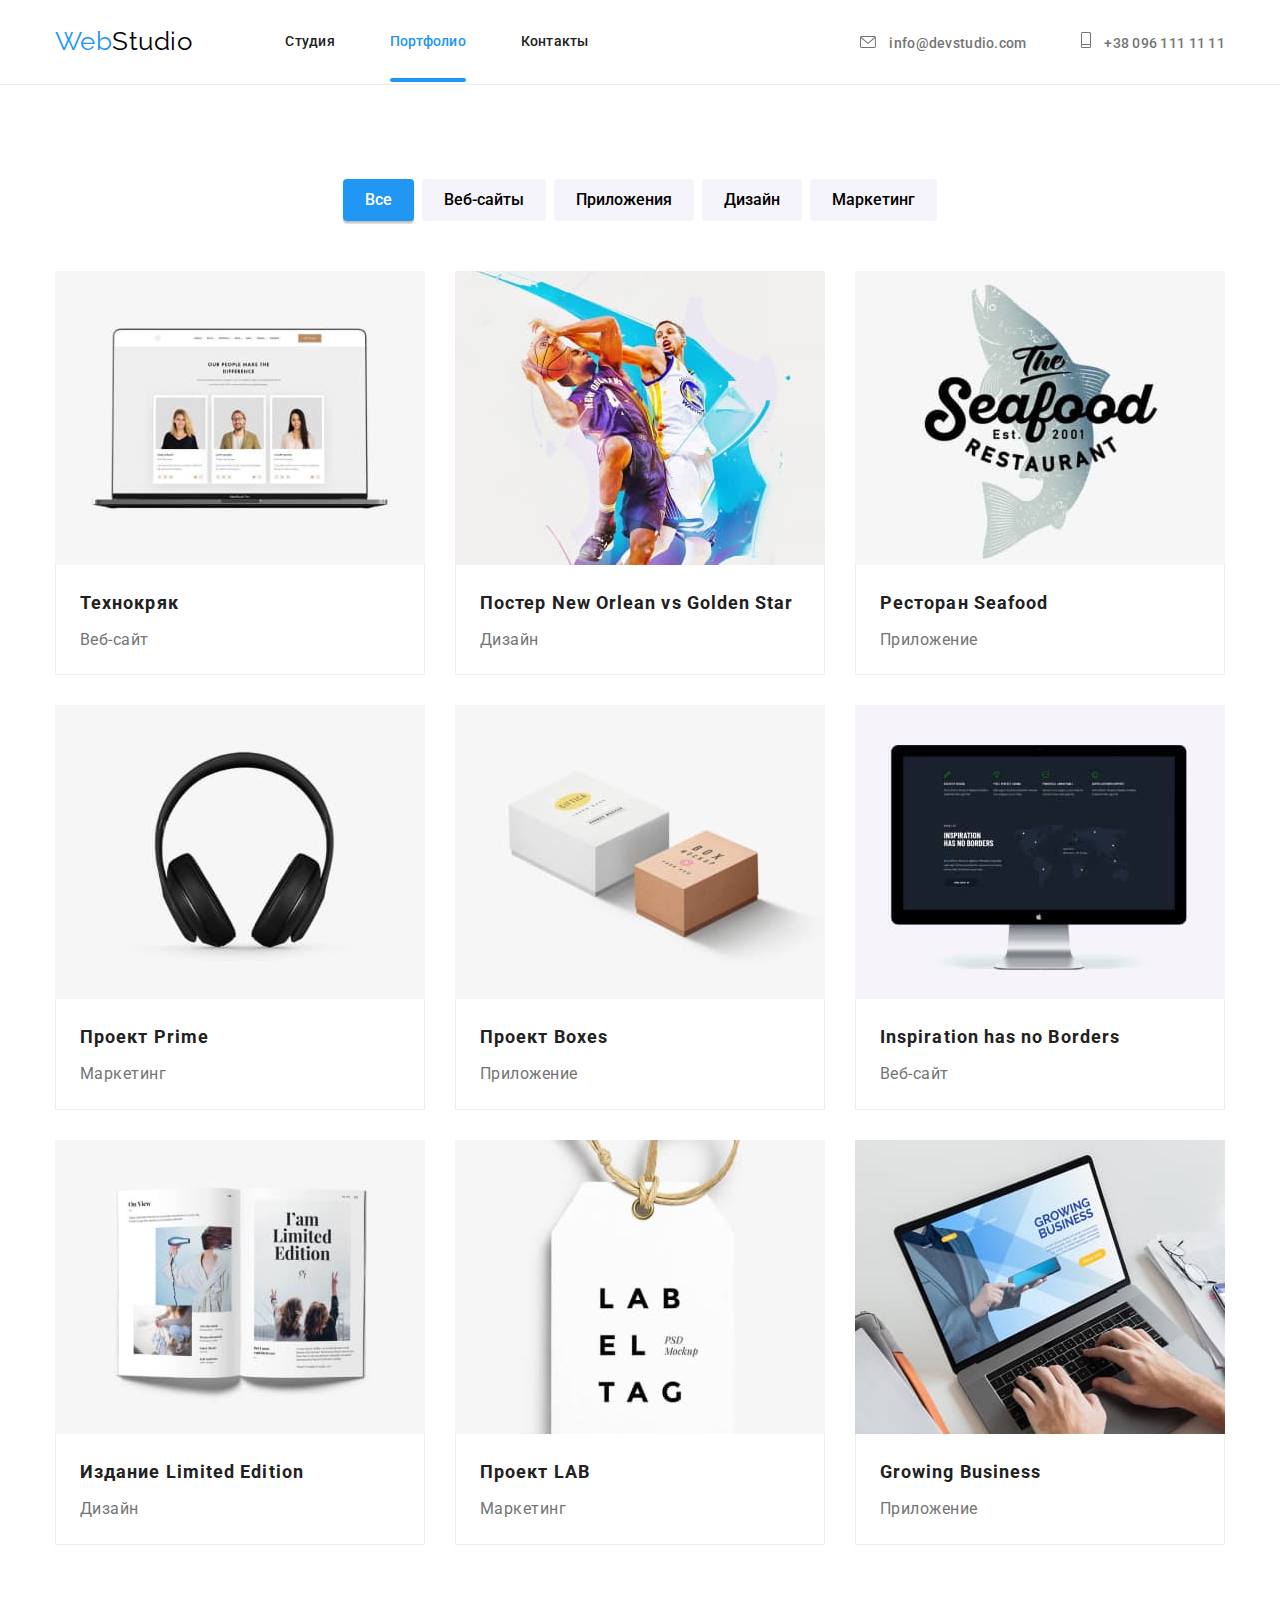
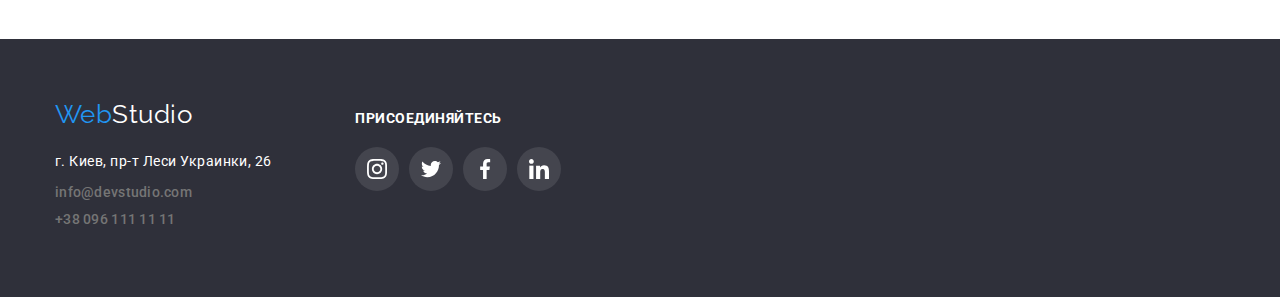
==== portfolio.html @ fbcdb871 "copied from hw5" ====
<!DOCTYPE html>
<html lang="ru">
<head>
    <meta charset="UTF-8">
    <meta http-equiv="X-UA-Compatible" content="IE=edge">
    <meta name="viewport" content="width=device-width, initial-scale=1.0">
    <title>Портфолио</title>
    <link rel="preconnect" href="https://fonts.gstatic.com">
    <link href="https://fonts.googleapis.com/css2?family=Raleway:wght@700&family=Roboto:wght@400;500;700;900&display=swap"
        rel="stylesheet">
    <link rel="stylesheet" href="https://cdnjs.cloudflare.com/ajax/libs/modern-normalize/1.0.0/modern-normalize.min.css">
    <link rel="stylesheet" href="./css/styles.css">
</head>
<body>
    <header>
        <div class="container header">
            <nav class="nav">
                <a href="./index.html" class="logo"><span class="logo-start">Web</span>Studio</a>
                <ul class="header-nav-list">
                    <li><a href="./index.html" class="nav-links ">Студия</a></li>
                    <li><a href="./portfolio.html" class="nav-links active">Портфолио</a></li>
                    <li><a href="" class="nav-links">Контакты</a></li>
                </ul>
            </nav>
            <ul class="header-address">
                <li>
    
                    <a href="mailto:info@devstudio.com" class="nav-contacts">
                        <svg class="icon-envelope">
                            <use href="./images/symbol-defs.svg#icon-envelope"></use>
                        </svg>
                        info@devstudio.com</a>
                </li>
                <li>
                    <a href="tel:+380961111111" class="nav-contacts">
                        <svg class="icon-phone">
                            <use href="./images/symbol-defs.svg#icon-phone" width="10" height="16"
                                class="icon-envelope-use"></use>
                        </svg>
                        +38 096 111 11 11</a>
                </li>
            </ul>
        </div>
    </header>

        <main>
            
            <section class="portfolio-second section">
                <div class="container ">
                    <h1 class="visually-hidden">Портфолио</h1>
                    <ul class="buttons-list">
                        <li><button type="button" class="buttons active">Все</button></li>
                        <li><button type="button" class="buttons">Веб-сайты</button></li>
                        <li><button type="button" class="buttons">Приложения</button></li>
                        <li><button type="button" class="buttons">Дизайн</button></li>
                        <li><button type="button" class="buttons">Маркетинг</button></li>
                    </ul>
                    <ul class="portfolio">
                        <li class="portfolio-list">
                            <a href="" class="portfolio-link">
                                <div class="portfolio-card">
                                    <div class="portfolio-card-img">
                                        <img src="./images/screen.jpg" alt="монитор екран" width="370" >
                                        <div class="portfolio-card-overlay">
                                            <p>Технокряк это современная площадка распространения коронавируса. Компании используют эту платформу для цифрового
                                                шпионажа и атак на защищённые сервера конкурентов.</p>
                                        </div>
                                    </div>                                    
                                    <div class="portfolio-item-text">
                                        <h2 class="projects-title">Технокряк</h2>
                                        <p class="projects-sub-title">Веб-сайт</p>
                                    </div>
                                    
                                </div>
                            </a>
                        </li>
                        <li class="portfolio-list">
                            <a href="" class="portfolio-link">
                                <div class="portfolio-card">
                                    <div class="portfolio-card-img">
                                        <img src="./images/colorfull_man.jpg" alt="men playing basketball" width="370">
                                        <div class="portfolio-card-overlay">
                                            <p>Технокряк это современная площадка распространения коронавируса. Компании используют эту платформу для цифрового
                                                шпионажа и атак на защищённые сервера конкурентов.</p>
                                        </div>
                                    </div>
                                    <div class="portfolio-item-text">
                                        <h2 class="projects-title">Постер New Orlean vs Golden Star</h2>
                                        <p class="projects-sub-title">Дизайн</p>
                                    </div>
                                </div>
                            </a>
                        </li>
                        <li class="portfolio-list">
                            <a href="" class="portfolio-link">
                                <div class="portfolio-card">
                                    <div class="portfolio-card-img">
                                        <img src="./images/Group1.jpg" alt="logo of restaurant" width="370">
                                        <div class="portfolio-card-overlay">
                                            <p>Технокряк это современная площадка распространения коронавируса. Компании используют эту платформу для цифрового
                                                шпионажа и атак на защищённые сервера конкурентов.</p>
                                        </div>
                                    </div>
                                    <div class="portfolio-item-text">
                                        <h2 class="projects-title">Ресторан Seafood</h2>
                                        <p class="projects-sub-title">Приложение</p>
                                    </div>
                                </div>
                            </a>
                        </li>
                        <li class="portfolio-list">
                            <a href="" class="portfolio-link">
                                <div class="portfolio-card">
                                    <div class="portfolio-card-img">
                                        <img src="./images/headphones.jpg" alt="headphones" width="370">
                                        <div class="portfolio-card-overlay">
                                            <p>Технокряк это современная площадка распространения коронавируса. Компании используют эту платформу для цифрового
                                                шпионажа и атак на защищённые сервера конкурентов.</p>
                                        </div>
                                    </div>
                                    <div class="portfolio-item-text">
                                        <h2 class="projects-title">Проект Prime</h2>
                                        <p class="projects-sub-title">Маркетинг</p>
                                    </div>
                                </div>
                            </a>
                        </li>
                        <li class="portfolio-list">
                            <a href="" class="portfolio-link">
                                <div class="portfolio-card">
                                    <div class="portfolio-card-img">
                                        <img src="./images/blocks.jpg" alt="boxes" width="370">
                                        <div class="portfolio-card-overlay">
                                            <p>Технокряк это современная площадка распространения коронавируса. Компании используют эту платформу для цифрового
                                                шпионажа и атак на защищённые сервера конкурентов.</p>
                                        </div>
                                    </div>
                                    <div class="portfolio-item-text">
                                        <h2 class="projects-title">Проект Boxes</h2>
                                        <p class="projects-sub-title">Приложение</p>
                                    </div>
                                </div>
                            </a>
                        </li>
                        <li class="portfolio-list">
                            <a href="" class="portfolio-link">
                                <div class="portfolio-card">
                                    <div class="portfolio-card-img">
                                        <img src="./images/monitor.jpg" alt="monitor" width="370">
                                        <div class="portfolio-card-overlay">
                                            <p>Технокряк это современная площадка распространения коронавируса. Компании используют эту платформу для цифрового
                                                шпионажа и атак на защищённые сервера конкурентов.</p>
                                        </div>
                                    </div>
                                    <div class="portfolio-item-text">
                                        <h2 class="projects-title">Inspiration has no Borders</h2>
                                        <p class="projects-sub-title">Веб-сайт</p>
                                    </div>
                                </div>
                            </a>
                        </li>
                        <li class="portfolio-list">
                            <a href="" class="portfolio-link">
                                <div class="portfolio-card">
                                    <div class="portfolio-card-img">
                                        <img src="./images/magazine.jpg" alt="magazine" width="370">
                                        <div class="portfolio-card-overlay">
                                            <p>Технокряк это современная площадка распространения коронавируса. Компании используют эту платформу для цифрового
                                                шпионажа и атак на защищённые сервера конкурентов.</p>
                                        </div>
                                    </div>
                                    <div class="portfolio-item-text">
                                        <h2 class="projects-title">Издание Limited Edition</h2>
                                        <p class="projects-sub-title">Дизайн</p>
                                    </div>
                                </div>
                            </a>
                        </li>
                        <li class="portfolio-list">
                            <a href="" class="portfolio-link">
                                <div class="portfolio-card">
                                    <div class="portfolio-card-img">
                                        <img src="./images/lab_tag.jpg" alt="label" width="370">
                                        <div class="portfolio-card-overlay">
                                            <p>Технокряк это современная площадка распространения коронавируса. Компании используют эту платформу для цифрового
                                                шпионажа и атак на защищённые сервера конкурентов.</p>
                                        </div>
                                    </div>
                                    <div class="portfolio-item-text">
                                        <h2 class="projects-title">Проект LAB</h2>
                                        <p class="projects-sub-title">Маркетинг</p>
                                    </div>
                                </div>
                            </a>
                        </li>
                        <li class="portfolio-list">
                            <a href="" class="portfolio-link">
                                <div class="portfolio-card">
                                    <div class="portfolio-card-img">
                                        <img src="./images/laptop.jpg" alt="working on laptop" width="370">
                                        <div class="portfolio-card-overlay">
                                            <p>Технокряк это современная площадка распространения коронавируса. Компании используют эту платформу для цифрового
                                                шпионажа и атак на защищённые сервера конкурентов.</p>
                                        </div>
                                    </div>
                                    <div class="portfolio-item-text">
                                        <h2 class="projects-title">Growing Business</h2>
                                        <p class="projects-sub-title">Приложение</p>
                                    </div>
                                </div>
                            </a>
                        </li>
                    </ul>
                </div>
            </section>
            
        </main>

    <footer class="footer">
        <div class="container down-footer">
            <address>
                <div class=" down">
                    <a href="./index.html" class="logo down"><span class="logo-start">Web</span><span
                            class="logo-end">Studio</span></a>
                    <p class="address">г. Киев, пр-т Леси Украинки, 26</p>
                    <ul>
                        <li><a href="mailto:info@devstudio.com" class="nav-contacts down">info@devstudio.com</a></li>
                        <li><a href="tel:+380961111111" class="nav-contacts down">+38 096 111 11 11</a></li>
                    </ul>
                </div>
            </address>
            <div class="footer-social">
                <h3 class="footer-title-social">присоединяйтесь</h3>
                <ul class="list-icons-social">
                    <li>
                        <a href="" class="icon-social footer-down">
                            <svg class="icon-logo-social">
                                <use href="./images/symbol-defs.svg#icon-instagram"></use>
                            </svg>
                        </a>
                    </li>
                    <li>
                        <a href="" class="icon-social footer-down">
                            <svg class="icon-logo-social">
                                <use href="./images/symbol-defs.svg#icon-twitter"></use>
                            </svg>
                        </a>
                    </li>
                    <li>
                        <a href="" class="icon-social footer-down">
                            <svg class="icon-logo-social ">
                                <use href="./images/symbol-defs.svg#icon-facebook"></use>
                            </svg>
                        </a>
                    </li>
                    <li>
                        <a href="" class="icon-social footer-down">
                            <svg class="icon-logo-social">
                                <use href="./images/symbol-defs.svg#icon-linkedin"></use>
                            </svg>
                        </a>
    
                    </li>
    
                </ul>
            </div>
        </div>
    </footer>
</body>
</html>
---- css/styles.css ----
:root {
  --accent-color: rgba(33, 150, 243, 1);
  --accent-color-blurry: rgba(33, 150, 243, 0.9);
  --main-text-color: rgba(33, 33, 33, 1);
  --sub-text-color: rgba(117, 117, 117, 1);
  --sub-sub-text-color: rgba(117, 117, 117, 0.5);
  --email-phone-color: rgba(255, 255, 255, 0.6);
  --bnt-bg--color: rgba(245, 244, 250, 1);
  --footer-header: rgba(47, 48, 58, 1);
  --body-hero-color: rgba(255, 255, 255, 1);
  --logo-main-color: rgba(0, 0, 0, 1);
  --bg-color: rgba(229, 229, 229, 1);
  --header-border-color: rgba(236, 236, 236, 1);
  --portfolio-cards-border: rgba(238, 238, 238, 1);
  --team-cards-shadow: 0px 1px 3px rgba(0, 0, 0, 0.12),
    0px 1px 1px rgba(0, 0, 0, 0.14), 0px 2px 1px rgba(0, 0, 0, 0.2);
  --buttons-shadow: 0px 3px 1px rgba(0, 0, 0, 0.1),
    0px 1px 2px rgba(0, 0, 0, 0.08), 0px 2px 2px rgba(0, 0, 0, 0.12);
  --margins-portfolio-cards: 30px;
  --portfolio-shadow: 0px 1px 1px rgba(0, 0, 0, 0.12),
    0px 4px 4px rgba(0, 0, 0, 0.06), 1px 4px 6px rgba(0, 0, 0, 0.16);
  --hero-overlay: rgba(47, 48, 58, 0.4);
  --envelope-hover-color: 0px 4px 4px rgba(0, 0, 0, 0.25);
  --icons-bg-footer: rgba(255, 255, 255, 0.1);
  --clients-icons-border: rgba(175, 177, 184, 1);
  --icons-color: rgb(175, 177, 184);
  --works-bg: rgba(47, 48, 58, 0.8);
  --modal-bg: rgba(0, 0, 0, 0.2);
  --modal-btn-close-bg: rgba(0, 0, 0, 0.1);
  --submit-btn-shadow: 0px 4px 4px rgba(0, 0, 0, 0.15);
}
body {
  background-color: var(--body-hero-color);
  color: var(--sub-text-color);
  font-family: Roboto, sans-serif;
  /* line-height: 1.71;
  font-size: 14px; */
  letter-spacing: 0.03em;
}
h1,
h2,
h3,
h4,
h5,
h6 {
  color: var(--main-text-color);
  margin: 0;
}
img {
  display: block;
}
ul,
p {
  margin: 0;
  padding-left: 0;
}
ul li {
  text-decoration: none;
  list-style: none;
}
.titles-basic {
  font-size: 36px;
  line-height: 1.17;
  text-align: center;
}
.section {
  padding: 94px 0;
}
.visually-hidden {
  position: absolute !important;
  clip: rect(1px 1px 1px 1px);
  clip: rect(1px, 1px, 1px, 1px);
  padding: 0 !important;
  border: 0 !important;
  height: 1px !important;
  width: 1px !important;
  overflow: hidden;
}
/* header */

.container {
  max-width: 1200px;
  padding: 0 15px;
  margin: 0 auto;
}
.nav {
  display: flex;
  align-items: center;
}
header {
  border-bottom: 1px solid var(--header-border-color);
}
.container.header {
  display: flex;
  align-items: center;
}
.logo {
  font-family: Raleway, sans-serif;
  padding: 24px 0 25px 0;
  margin-right: 93px;
  display: inline-block;
  color: var(--logo-main-color);
  font-size: 26px;
  line-height: 1.19;
  text-decoration: none;
}
.logo-start {
  color: var(--accent-color);
}
.header-nav-list {
  line-height: 1.14;
}
.header-nav-list li,
.header-address li {
  display: inline-block;
}
.header-nav-list > :not(li:last-child),
.header-address > :not(li:last-child) {
  margin-right: 50px;
}

.header-address {
  margin-left: auto;
}
.header-nav-list a,
.header-address a {
  padding: 32px 0;
  display: block;
}
.nav-links:focus,
.nav-links:hover,
.nav-links.active,
.nav-contacts:hover,
.nav-contacts:focus {
  color: var(--accent-color);
}
.nav-links.active {
  position: relative;
}
.nav-links.active::after {
  content: "";
  display: inline-block;
  position: absolute;
  bottom: 0;
  right: 0;
  width: 100%;
  height: 4px;
  background-color: var(--accent-color);
  border-radius: 2px;
  transition: transform 250ms cubic-bezier(0.4, 0, 0.2, 1);
}
.nav-links.active:hover:after {
  transform: scalex(1.3);
  -webkit-transform: scalex(1.3);
  -moz-transform: scalex(1.3);
  -ms-transform: scalex(1.3);
  -o-transform: scalex(1.3);
}
.nav-links {
  color: var(--main-text-color);
  font-weight: 500;
  font-size: 14px;
  line-height: 1.14;
  letter-spacing: 0.02em;
  text-decoration: none;
  display: block;
  transition: color 250ms cubic-bezier(0.4, 0, 0.2, 1);
}

.nav-contacts {
  display: inline-block;
  color: var(--sub-text-color);
  font-weight: 500;
  font-size: 14px;
  line-height: 1.14;
  letter-spacing: 0.02em;
  text-decoration: none;
  align-items: center;
  text-align: center;
  justify-content: center;
  margin: 0 auto;
  transition: color 250ms cubic-bezier(0.4, 0, 0.2, 1);
  -webkit-transition: color 250ms cubic-bezier(0.4, 0, 0.2, 1);
  -moz-transition: color 250ms cubic-bezier(0.4, 0, 0.2, 1);
  -ms-transition: color 250ms cubic-bezier(0.4, 0, 0.2, 1);
  -o-transition: color 250ms cubic-bezier(0.4, 0, 0.2, 1);
}
.icon-envelope {
  width: 16px;
  height: 12px;
  margin-right: 10px;
  fill: #757575;

  transition: fill 250ms cubic-bezier(0.4, 0, 0.2, 1);
}
.icon-phone {
  width: 10px;
  height: 16px;
  margin-right: 10px;
  fill: #757575;

  transition: fill 250ms cubic-bezier(0.4, 0, 0.2, 1);
}
.nav-contacts:focus .icon-envelope,
.nav-contacts:hover .icon-envelope,
.nav-contacts.active .icon-envelope,
.nav-contacts:focus .icon-phone,
.nav-contacts:hover .icon-phone,
.nav-contacts.active .icon-phone {
  fill: var(--accent-color);
}
/* hero section */

.hero-section {
  max-width: 1600px;
  margin: 0 auto;
  background-repeat: no-repeat;
  background-position: center;
  background-image: linear-gradient(
      to right,
      var(--hero-overlay),
      var(--hero-overlay)
    ),
    url("../images/hero_bg.jpg");
  background-color: var(--footer-header);

  text-align: center;
  padding: 200px 0;
}
.hero-title {
  font-weight: 900;
  font-size: 44px;
  line-height: 1.36;
  letter-spacing: 0.06em;
  text-transform: uppercase;
  color: var(--body-hero-color);
  margin-bottom: 30px;
}
.hero-btn {
  background-color: var(--accent-color);
  color: var(--body-hero-color);
  padding: 10px 32px;
  display: inline-block;
  font-weight: 700;
  font-size: 16px;
  line-height: 1.88;
  letter-spacing: 0.06em;
  border: none;
  border-radius: 4px;
  -webkit-border-radius: 4px;
  -moz-border-radius: 4px;
  -ms-border-radius: 4px;
  -o-border-radius: 4px;

  cursor: pointer;

  transition: color 250ms cubic-bezier(0.4, 0, 0.2, 1),
    background-color 250ms cubic-bezier(0.4, 0, 0.2, 1);
}
.hero-btn:hover,
.hero-btn:focus {
  color: var(--main-text-color);
  background-color: var(--bnt-bg--color);
}

/* backdrop */

.backdrop {
  position: fixed;
  top: 0;
  left: 0;
  z-index: 4;

  width: 100%;
  height: 100%;
  background-color: var(--modal-bg);

  opacity: 1;
  transition: opacity 250ms cubic-bezier(0.4, 0, 0.2, 1);
}
.backdrop.is-hidden {
  opacity: 0;
  pointer-events: none;
}
.backdrop.is-hidden .modal {
  transform: translate(-50%, -50%) scale(0.7);
}
.modal {
  position: absolute;
  top: 50%;
  left: 50%;
  transform: translate(-50%, -50%) scale(1);
  transition: transform 250ms cubic-bezier(0.4, 0, 0.2, 1);

  min-width: 528px;
  min-height: 581px;
  background-color: var(--body-hero-color);
  border-radius: 4px;
}
.modal-close-btn {
  position: absolute;
  top: 8px;
  right: 8px;

  width: 30px;
  height: 30px;
  border: 1px solid var(--modal-btn-close-bg);
  border-radius: 50%;
  cursor: pointer;
  background-color: inherit;
}
.icon-closing-btn-modal {
  width: 11px;
  height: 11px;
  position: absolute;
  top: 50%;
  left: 50%;
  transform: translate(-50%, -50%);
}

/* Form in modal backdrop */

.form {
  padding: 40px;
}
.modal-form-header {
  display: inline-block;
  font-weight: 700;
  font-size: 20px;
  line-height: 1.15;
  text-align: center;
  color: var(--main-text-color);
  margin-bottom: 12px;
}
.form-basic {
  position: relative;

  display: flex;
  flex-direction: column;
  margin-bottom: 10px;
}
.form-presonal-info-list {
  margin-bottom: 20px;
}
.form-personal-info {
  padding: 12px 16px;
  border: 1px solid rgba(33, 33, 33, 0.2);
  box-sizing: border-box;
  border-radius: 4px;
  cursor: pointer;
}
.form-label {
  font-size: 12px;
  line-height: 1.16;
  letter-spacing: 0.01em;

  margin-bottom: 4px;
}
.form-personal-info.comment {
  resize: none;
  width: 448px;
  height: 120px;
}

/* i have to fins a solition for positioning icons in form */
.form-icon {
  position: absolute;
  bottom: 14px;
  left: 14px;
  display: flex;
  justify-content: center;
  align-items: center;
  width: 12px;
  height: 12px;
}
.comment::placeholder {
  color: var(--sub-sub-text-color);
  line-height: 1.14;
  letter-spacing: 0.01em;
}
.form-agreement {
  margin-bottom: 30px;
}
.agreement-text {
  font-size: 14px;
  line-height: 1.71;
}
.form-agreement-link {
  color: var(--accent-color);
}
.submit-button {
  display: flex;
  justify-content: center;
  align-items: center;
  width: 200px;
  height: 50px;
  background-color: var(--accent-color);
  border-radius: 4px;
  box-shadow: var(--submit-btn-shadow);
  border: none;
  color: var(--body-hero-color);
  margin: 0 auto;
  cursor: pointer;
}
/* advantages */

.advantages-list {
  display: flex;
  flex-wrap: wrap;
}
.advantages-list > :not(li:last-child) {
  margin-right: 30px;
}
.advantages-item {
  width: 270px;
}
.advantages-item h3 {
  font-weight: 700;
  margin-bottom: 10px;
  font-size: 14px;
  line-height: 1.14;
  text-transform: uppercase;
}
.advantages-text {
  font-size: 14px;
  line-height: 1.71;
}
.advantages-bg-img {
  display: flex;
  justify-content: center;
  align-items: center;
  background-color: var(--bnt-bg--color);
  width: 270px;
  height: 120px;
  margin-bottom: 30px;
  border-radius: 4px;
}
.icon-advntages {
  width: 70px;
  height: 70px;
}
/* works */

.section.works {
  padding-top: 0;
}
.titles-basic.works {
  margin-bottom: 50px;
}

.works-list {
  display: flex;
}
.works-list > :not(li:last-child) {
  margin-right: 30px;
}
.work-list-container {
  position: relative;
}
.works-text {
  position: absolute;
  bottom: 0;
  right: 0;

  display: flex;
  justify-content: center;
  align-items: center;

  background-color: var(--works-bg);
  height: 70px;
  width: 100%;

  color: var(--body-hero-color);
  font-weight: 700;
  font-size: 14px;
  line-height: 1.14;
  /* text-align: center; */
  text-transform: uppercase;
}
/* our team */

.titles-basic.team {
  margin-bottom: 50px;
}
.our-team {
  background-color: var(--bnt-bg--color);
  padding-bottom: 94px;
}
.team-cards {
  background-color: var(--body-hero-color);
  min-width: 270px;
  border-radius: 0 0 4px 4px;
  box-shadow: var(--team-cards-shadow);
  -webkit-border-radius: 0 0 4px 4px;
  -moz-border-radius: 0 0 4px 4px;
  -ms-border-radius: 0 0 4px 4px;
  -o-border-radius: 0 0 4px 4px;
}
.team-cards-text-area {
  padding: 32px 30px;
}
.our-team-list {
  display: flex;
}
.our-team-list > :not(li:last-child) {
  margin-right: 30px;
}
.team-names {
  margin: 0 0 10px 0;
  text-align: center;
}
.team-position {
  margin-bottom: 30px;
  text-align: center;
}
.list-icons-social {
  display: flex;
  width: 206px;
  margin: 0 auto;
  flex-basis: calc(100% / 4 - 10px);
}
.list-icons-social li:not(:last-child) {
  margin-right: 10px;
}
.icon-social {
  display: flex;
  justify-content: center;
  align-items: center;
  height: 44px;
  width: 44px;
  border-radius: 50%;
  transition: background-color 250ms cubic-bezier(0.4, 0, 0.2, 1);
}
.icon-logo-social {
  transition: fill 250ms cubic-bezier(0.4, 0, 0.2, 1);
}
.icon-social:hover,
.icon-social:focus {
  width: 44px;
  height: 44px;
  background-color: var(--accent-color);
  border-radius: 50%;
  -webkit-border-radius: 50%;
  -moz-border-radius: 50%;
  -ms-border-radius: 50%;
  -o-border-radius: 50%;
}

.icon-social:hover .icon-logo-social,
.icon-social:focus .icon-logo-social {
  fill: var(--body-hero-color);
}
.list-icons-social svg {
  display: inline-block;
  width: 20px;
  height: 20px;
}
.icon-logo-social {
  fill: var(--icons-color);
}

/* clients */

.titles-basic.clients {
  margin-bottom: 50px;
}
.list-clients {
  display: flex;
  flex-basis: calc(100% / 6 - 150px);
}
.link-clients {
  display: flex;
  justify-content: center;
  align-items: center;
  width: 170px;
  height: 90px;
  border: 1px solid var(--clients-icons-border);
  border-radius: 4px;
  margin-right: 30px;
  transition: border 250ms cubic-bezier(0.4, 0, 0.2, 1);
  -webkit-transition: border 250ms cubic-bezier(0.4, 0, 0.2, 1);
  -moz-transition: border 250ms cubic-bezier(0.4, 0, 0.2, 1);
  -ms-transition: border 250ms cubic-bezier(0.4, 0, 0.2, 1);
  -o-transition: border 250ms cubic-bezier(0.4, 0, 0.2, 1);
}
.icon-clients {
  display: inline-block;
  fill: var(--icons-color);
  transition: fill 250ms cubic-bezier(0.4, 0, 0.2, 1);
  -webkit-transition: fill 250ms cubic-bezier(0.4, 0, 0.2, 1);
  -moz-transition: fill 250ms cubic-bezier(0.4, 0, 0.2, 1);
  -ms-transition: fill 250ms cubic-bezier(0.4, 0, 0.2, 1);
  -o-transition: fill 250ms cubic-bezier(0.4, 0, 0.2, 1);
}
.link-clients:hover,
.link-clients:focus {
  border: 1px solid var(--accent-color);
}
.link-clients:hover .icon-clients,
.link-clients:focus .icon-clients {
  fill: var(--accent-color);
}
/* footer */

.footer {
  background-color: var(--footer-header);
  padding: 60px 0;
}
.down-footer {
  display: flex;
  align-items: baseline;
}
.logo.down {
  margin-bottom: 20px;
  padding: 0;
  color: var(--body-hero-color);
}
address {
  font-style: inherit;
}
.address {
  margin-bottom: 9px;
  color: var(--body-hero-color);
  font-size: 14px;
  line-height: 1.71;
}
.nav-contacts.down {
  margin-bottom: 9px;
}
.footer-social {
  margin-left: 70px;
}
.footer-title-social {
  color: var(--body-hero-color);
  font-size: 14px;
  font-weight: 700;
  line-height: 1.14;
  text-transform: uppercase;

  margin-bottom: 20px;
}
.icon-social.footer-down {
  width: 44px;
  height: 44px;
  background-color: var(--icons-bg-footer);
  border-radius: 50%;
  -webkit-border-radius: 50%;
  -moz-border-radius: 50%;
  -ms-border-radius: 50%;
  -o-border-radius: 50%;
}
.icon-social.footer-down svg {
  fill: var(--body-hero-color);
}
.icon-social.footer-down:hover,
.icon-social.footer-down:focus {
  background-color: var(--accent-color);
}
/* second page Portfolio */

.portfolio-second {
  padding: 94px 0;
}
.buttons {
  padding: 6px 22px;
  background-color: var(--bnt-bg--color);
  border: none;
  cursor: pointer;
  font-weight: 500;
  font-size: 16px;
  line-height: 1.86;
  border-radius: 4px;
  -moz-border-radius: 4px;
  -ms-border-radius: 4px;
  -o-border-radius: 4px;
  -webkit-border-radius: 4px;

  transition: background-color 250ms cubic-bezier(0.4, 0, 0.2, 1),
    color 250ms cubic-bezier(0.4, 0, 0.2, 1),
    box-shadow 250ms cubic-bezier(0.4, 0, 0.2, 1);
  -webkit-transition: background-color 250ms cubic-bezier(0.4, 0, 0.2, 1),
    color 250ms cubic-bezier(0.4, 0, 0.2, 1),
    box-shadow 250ms cubic-bezier(0.4, 0, 0.2, 1);
  -moz-transition: background-color 250ms cubic-bezier(0.4, 0, 0.2, 1),
    color 250ms cubic-bezier(0.4, 0, 0.2, 1),
    box-shadow 250ms cubic-bezier(0.4, 0, 0.2, 1);
  -ms-transition: background-color 250ms cubic-bezier(0.4, 0, 0.2, 1),
    color 250ms cubic-bezier(0.4, 0, 0.2, 1),
    box-shadow 250ms cubic-bezier(0.4, 0, 0.2, 1);
  -o-transition: background-color 250ms cubic-bezier(0.4, 0, 0.2, 1),
    color 250ms cubic-bezier(0.4, 0, 0.2, 1),
    box-shadow 250ms cubic-bezier(0.4, 0, 0.2, 1);
}

.buttons-list > :not(li:last-child) {
  margin-right: 8px;
}
.buttons-list {
  display: flex;
  justify-content: center;
  margin-bottom: 50px;
}
.buttons:hover,
.buttons:focus,
.buttons.active {
  background-color: var(--accent-color);
  color: var(--body-hero-color);
  box-shadow: var(--buttons-shadow);
}
.projects-title {
  font-weight: 700;
  font-size: 18px;
  line-height: 2;
  letter-spacing: 0.06em;
}
.projects-sub-title {
  font-size: 16px;
  line-height: 1.86;
}
.portfolio {
  display: flex;
  flex-wrap: wrap;

  margin-bottom: calc(-1 * var(--margins-portfolio-cards));
  margin-right: calc(-1 * var(--margins-portfolio-cards));
}
.portfolio > .portfolio-list {
  flex-basis: calc(100% / 3 - var(--margins-portfolio-cards));

  margin-bottom: var(--margins-portfolio-cards);
  margin-right: var(--margins-portfolio-cards);
}
.portfolio-list img {
  max-width: 100%;
}
.portfolio-link {
  display: block;
  text-decoration: none;
  color: inherit;
  cursor: pointer;

  transition: box-shadow 250ms cubic-bezier(0.4, 0, 0.2, 1);
  -webkit-transition: box-shadow 250ms cubic-bezier(0.4, 0, 0.2, 1);
  -moz-transition: box-shadow 250ms cubic-bezier(0.4, 0, 0.2, 1);
  -ms-transition: box-shadow 250ms cubic-bezier(0.4, 0, 0.2, 1);
  -o-transition: box-shadow 250ms cubic-bezier(0.4, 0, 0.2, 1);
}

.portfolio-link:hover,
.portfolio-link:focus {
  box-shadow: var(--portfolio-shadow);
}

.portfolio-list h2 {
  margin-bottom: 4px;
}

.portfolio-item-text {
  border: 1px solid var(--portfolio-cards-border);
  border-top: none;
  padding: 20px 24px;
}
.portfolio-card-img {
  position: relative;
  overflow: hidden;
}

.portfolio-card-overlay {
  position: absolute;
  width: 100%;
  height: 100%;
  top: 0;
  right: 0;

  transform: translateY(100%);
  transition: transform 250ms cubic-bezier(0.4, 0, 0.2, 1);

  padding: 63px 24px;
  font-size: 18px;
  line-height: 1.56;
  background-color: var(--accent-color-blurry);
  color: var(--body-hero-color);
}
.portfolio-link:hover .portfolio-card-overlay,
.portfolio-link:focus .portfolio-card-overlay {
  transform: translateY(0);
}
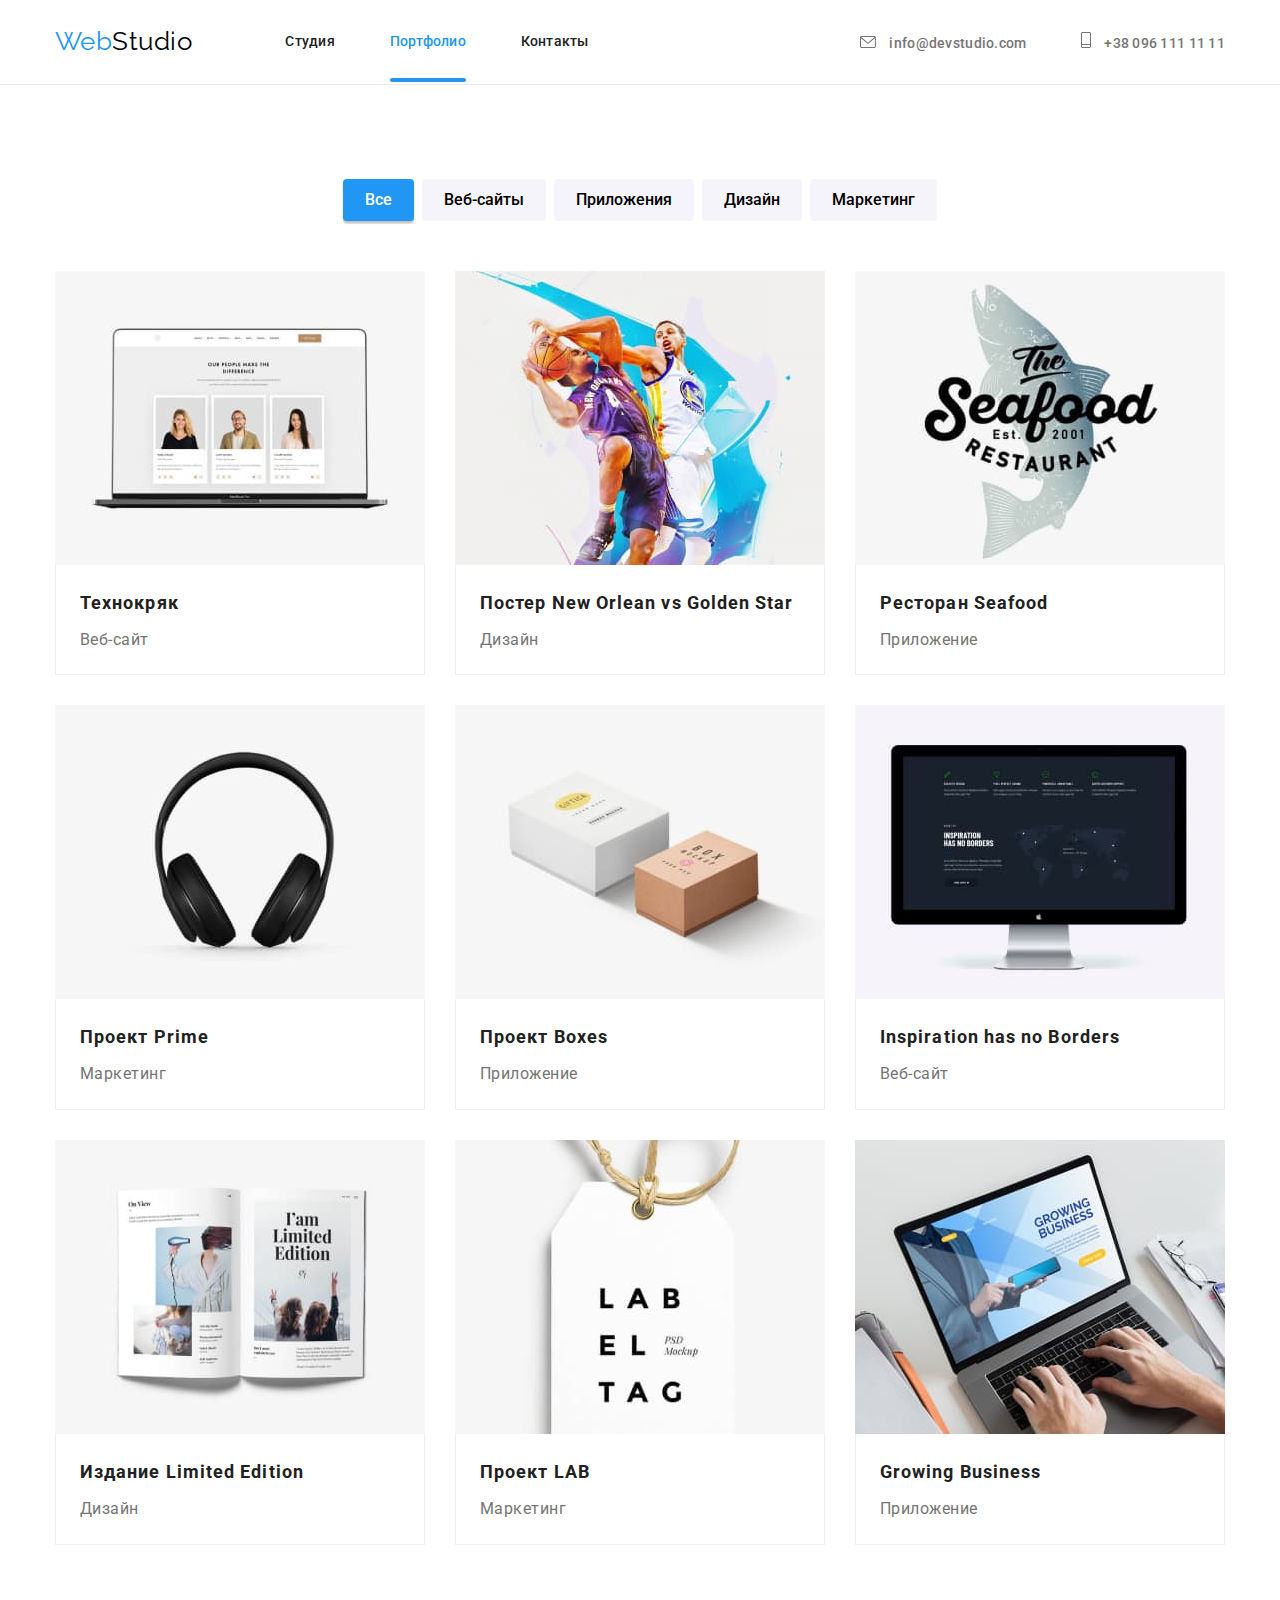
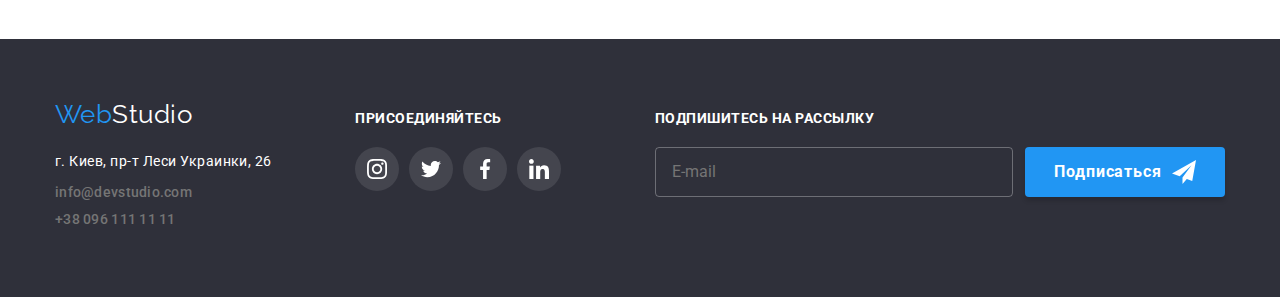
==== commit 4ec21273: "added footer form , actions on btns, icons" ====
--- a/portfolio.html
+++ b/portfolio.html
@@ -264,6 +264,18 @@
     
                 </ul>
             </div>
+            <form class="footer-form">
+                <label class="footer-form-input">
+                    <span class="footer-form-input-text">Подпишитесь на рассылку</span>
+                    <input type="email" name="email" class="footer-subsribtion" placeholder="E-mail">
+                </label>
+                <button type="submit" class="footer-submit-btn">Подписаться
+                    <svg class="footer-send-icon">
+                        <use href="./images/symbol-defs.svg#icon-icon-send-modal"></use>
+                    </svg>
+            
+                </button>
+            </form>
         </div>
     </footer>
 </body>
--- a/css/styles.css
+++ b/css/styles.css
@@ -28,6 +28,7 @@
   --modal-bg: rgba(0, 0, 0, 0.2);
   --modal-btn-close-bg: rgba(0, 0, 0, 0.1);
   --submit-btn-shadow: 0px 4px 4px rgba(0, 0, 0, 0.15);
+  --footer-subscribtion-input: rgba(255, 255, 255, 0.3);
 }
 body {
   background-color: var(--body-hero-color);
@@ -316,6 +317,16 @@
   top: 50%;
   left: 50%;
   transform: translate(-50%, -50%);
+  fill: var(--main-text-color);
+  transition: fill 250ms cubic-bezier(0.4, 0, 0.2, 1);
+  -webkit-transition: fill 250ms cubic-bezier(0.4, 0, 0.2, 1);
+  -moz-transition: fill 250ms cubic-bezier(0.4, 0, 0.2, 1);
+  -ms-transition: fill 250ms cubic-bezier(0.4, 0, 0.2, 1);
+  -o-transition: fill 250ms cubic-bezier(0.4, 0, 0.2, 1);
+}
+.modal-close-btn:hover .icon-closing-btn-modal,
+.modal-close-btn:focus .icon-closing-btn-modal {
+  fill: var(--accent-color);
 }
 
 /* Form in modal backdrop */
@@ -333,8 +344,6 @@
   margin-bottom: 12px;
 }
 .form-basic {
-  position: relative;
-
   display: flex;
   flex-direction: column;
   margin-bottom: 10px;
@@ -342,13 +351,33 @@
 .form-presonal-info-list {
   margin-bottom: 20px;
 }
+.form-input {
+  position: relative;
+  display: flex;
+}
 .form-personal-info {
-  padding: 12px 16px;
+  width: 100%;
+  padding: 12px 16px 12px 41px;
   border: 1px solid rgba(33, 33, 33, 0.2);
   box-sizing: border-box;
   border-radius: 4px;
   cursor: pointer;
-}
+  transition: border 250ms cubic-bezier(0.4, 0, 0.2, 1);
+  -webkit-transition: border 250ms cubic-bezier(0.4, 0, 0.2, 1);
+  -moz-transition: border 250ms cubic-bezier(0.4, 0, 0.2, 1);
+  -ms-transition: border 250ms cubic-bezier(0.4, 0, 0.2, 1);
+  -o-transition: border 250ms cubic-bezier(0.4, 0, 0.2, 1);
+}
+.form-personal-info:focus + .form-icon,
+.form-personal-info:hover + .form-icon {
+  fill: var(--accent-color);
+}
+.form-personal-info:focus,
+.form-personal-info:hover {
+  outline: none;
+  border: 1px solid var(--accent-color);
+}
+
 .form-label {
   font-size: 12px;
   line-height: 1.16;
@@ -360,30 +389,69 @@
   resize: none;
   width: 448px;
   height: 120px;
-}
-
-/* i have to fins a solition for positioning icons in form */
+  padding-left: 16px;
+}
 .form-icon {
+  display: flex;
+  justify-content: center;
+  align-items: center;
   position: absolute;
-  bottom: 14px;
+  bottom: 50%;
   left: 14px;
-  display: flex;
-  justify-content: center;
-  align-items: center;
-  width: 12px;
-  height: 12px;
-}
+  transform: translateY(50%);
+  width: 18px;
+  height: 18px;
+  transition: fill 250ms cubic-bezier(0.4, 0, 0.2, 1);
+  -webkit-transition: fill 250ms cubic-bezier(0.4, 0, 0.2, 1);
+  -moz-transition: fill 250ms cubic-bezier(0.4, 0, 0.2, 1);
+  -ms-transition: fill 250ms cubic-bezier(0.4, 0, 0.2, 1);
+  -o-transition: fill 250ms cubic-bezier(0.4, 0, 0.2, 1);
+}
+
 .comment::placeholder {
   color: var(--sub-sub-text-color);
+  font-size: 12px;
   line-height: 1.14;
   letter-spacing: 0.01em;
 }
 .form-agreement {
   margin-bottom: 30px;
-}
-.agreement-text {
   font-size: 14px;
   line-height: 1.71;
+  cursor: pointer;
+  display: flex;
+  align-items: center;
+}
+
+.agreement-text {
+  margin-left: 9px;
+}
+.agreement-checkbox:checked + .custom-checkbox {
+  background-image: url(../images/icon-check.svg);
+  background-origin: border-box;
+  background-color: var(--accent-color);
+  border: transparent;
+}
+
+.custom-checkbox {
+  display: inline-block;
+  width: 16px;
+  height: 15px;
+  border: 2px solid var(--main-text-color);
+  border-radius: 3px;
+  -webkit-border-radius: 3px;
+  -moz-border-radius: 3px;
+  -ms-border-radius: 3px;
+  -o-border-radius: 3px;
+  transition: border 250ms cubic-bezier(0.4, 0, 0.2, 1);
+  -webkit-transition: border 250ms cubic-bezier(0.4, 0, 0.2, 1);
+  -moz-transition: border 250ms cubic-bezier(0.4, 0, 0.2, 1);
+  -ms-transition: border 250ms cubic-bezier(0.4, 0, 0.2, 1);
+  -o-transition: border 250ms cubic-bezier(0.4, 0, 0.2, 1);
+}
+.agreement-checkbox:hover + .custom-checkbox,
+.agreement-checkbox:focus + .custom-checkbox {
+  border: 2px solid var(--accent-color);
 }
 .form-agreement-link {
   color: var(--accent-color);
@@ -401,6 +469,20 @@
   color: var(--body-hero-color);
   margin: 0 auto;
   cursor: pointer;
+
+  transition: transform 250ms cubic-bezier(0.4, 0, 0.2, 1);
+  -webkit-transition: transform 250ms cubic-bezier(0.4, 0, 0.2, 1);
+  -moz-transition: transform 250ms cubic-bezier(0.4, 0, 0.2, 1);
+  -ms-transition: transform 250ms cubic-bezier(0.4, 0, 0.2, 1);
+  -o-transition: transform 250ms cubic-bezier(0.4, 0, 0.2, 1);
+}
+.submit-button:hover,
+.submit-button:focus {
+  transform: scale(1.05);
+  -webkit-transform: scale(1.05);
+  -moz-transform: scale(1.05);
+  -ms-transform: scale(1.05);
+  -o-transform: scale(1.05);
 }
 /* advantages */
 
@@ -656,6 +738,91 @@
 .icon-social.footer-down:focus {
   background-color: var(--accent-color);
 }
+.footer-form {
+  display: flex;
+  margin-left: auto;
+  align-items: flex-end;
+}
+.footer-form-input {
+  display: block;
+  cursor: pointer;
+}
+.footer-form-input:hover .footer-subsribtion,
+.footer-form-input:focus .footer-subsribtion {
+  border: 1px solid var(--accent-color);
+}
+/* .footer-form-input:hover .footer-subsribtion::placeholder,
+.footer-form-input:focus .footer-subsribtion::placeholder {
+  color: var(--accent-color);
+} */
+
+.footer-form-input-text {
+  display: block;
+  font-weight: 700;
+  font-size: 14px;
+  line-height: 1.14;
+  text-transform: uppercase;
+  color: var(--body-hero-color);
+  margin-bottom: 20px;
+}
+.footer-subsribtion {
+  width: 358px;
+  height: 50px;
+  padding: 15px 16px;
+  color: var(--body-hero-color);
+  background-color: inherit;
+  border: 1px solid var(--footer-subscribtion-input);
+  border-radius: 4px;
+  -webkit-border-radius: 4px;
+  -moz-border-radius: 4px;
+  -ms-border-radius: 4px;
+  -o-border-radius: 4px;
+  cursor: pointer;
+  transition: border 250ms cubic-bezier(0.4, 0, 0.2, 1);
+  -webkit-transition: border 250ms cubic-bezier(0.4, 0, 0.2, 1);
+  -moz-transition: border 250ms cubic-bezier(0.4, 0, 0.2, 1);
+  -ms-transition: border 250ms cubic-bezier(0.4, 0, 0.2, 1);
+  -o-transition: border 250ms cubic-bezier(0.4, 0, 0.2, 1);
+}
+
+.footer-submit-btn {
+  display: flex;
+  align-items: center;
+  justify-content: center;
+  width: 200px;
+  height: 50px;
+  background-color: var(--accent-color);
+  border-radius: 4px;
+  border: none;
+  box-shadow: var(--submit-btn-shadow);
+  font-weight: 700;
+  font-size: 16px;
+  line-height: 1.86;
+  letter-spacing: 0.06em;
+  color: var(--body-hero-color);
+  margin-left: 12px;
+  cursor: pointer;
+  transition: transform 250ms cubic-bezier(0.4, 0, 0.2, 1);
+  -webkit-transition: transform 250ms cubic-bezier(0.4, 0, 0.2, 1);
+  -moz-transition: transform 250ms cubic-bezier(0.4, 0, 0.2, 1);
+  -ms-transition: transform 250ms cubic-bezier(0.4, 0, 0.2, 1);
+  -o-transition: transform 250ms cubic-bezier(0.4, 0, 0.2, 1);
+}
+.footer-submit-btn:hover,
+.footer-submit-btn:focus {
+  transform: scale(1.05);
+  -webkit-transform: scale(1.05);
+  -moz-transform: scale(1.05);
+  -ms-transform: scale(1.05);
+  -o-transform: scale(1.05);
+}
+.footer-send-icon {
+  width: 24px;
+  height: 24px;
+
+  margin-left: 10px;
+}
+
 /* second page Portfolio */
 
 .portfolio-second {
@@ -772,8 +939,10 @@
   top: 0;
   right: 0;
 
+  opacity: 0;
   transform: translateY(100%);
-  transition: transform 250ms cubic-bezier(0.4, 0, 0.2, 1);
+  transition: transform 250ms cubic-bezier(0.4, 0, 0.2, 1),
+    opacity 250ms cubic-bezier(0.4, 0, 0.2, 1);
 
   padding: 63px 24px;
   font-size: 18px;
@@ -784,4 +953,5 @@
 .portfolio-link:hover .portfolio-card-overlay,
 .portfolio-link:focus .portfolio-card-overlay {
   transform: translateY(0);
-}
+  opacity: 1;
+}
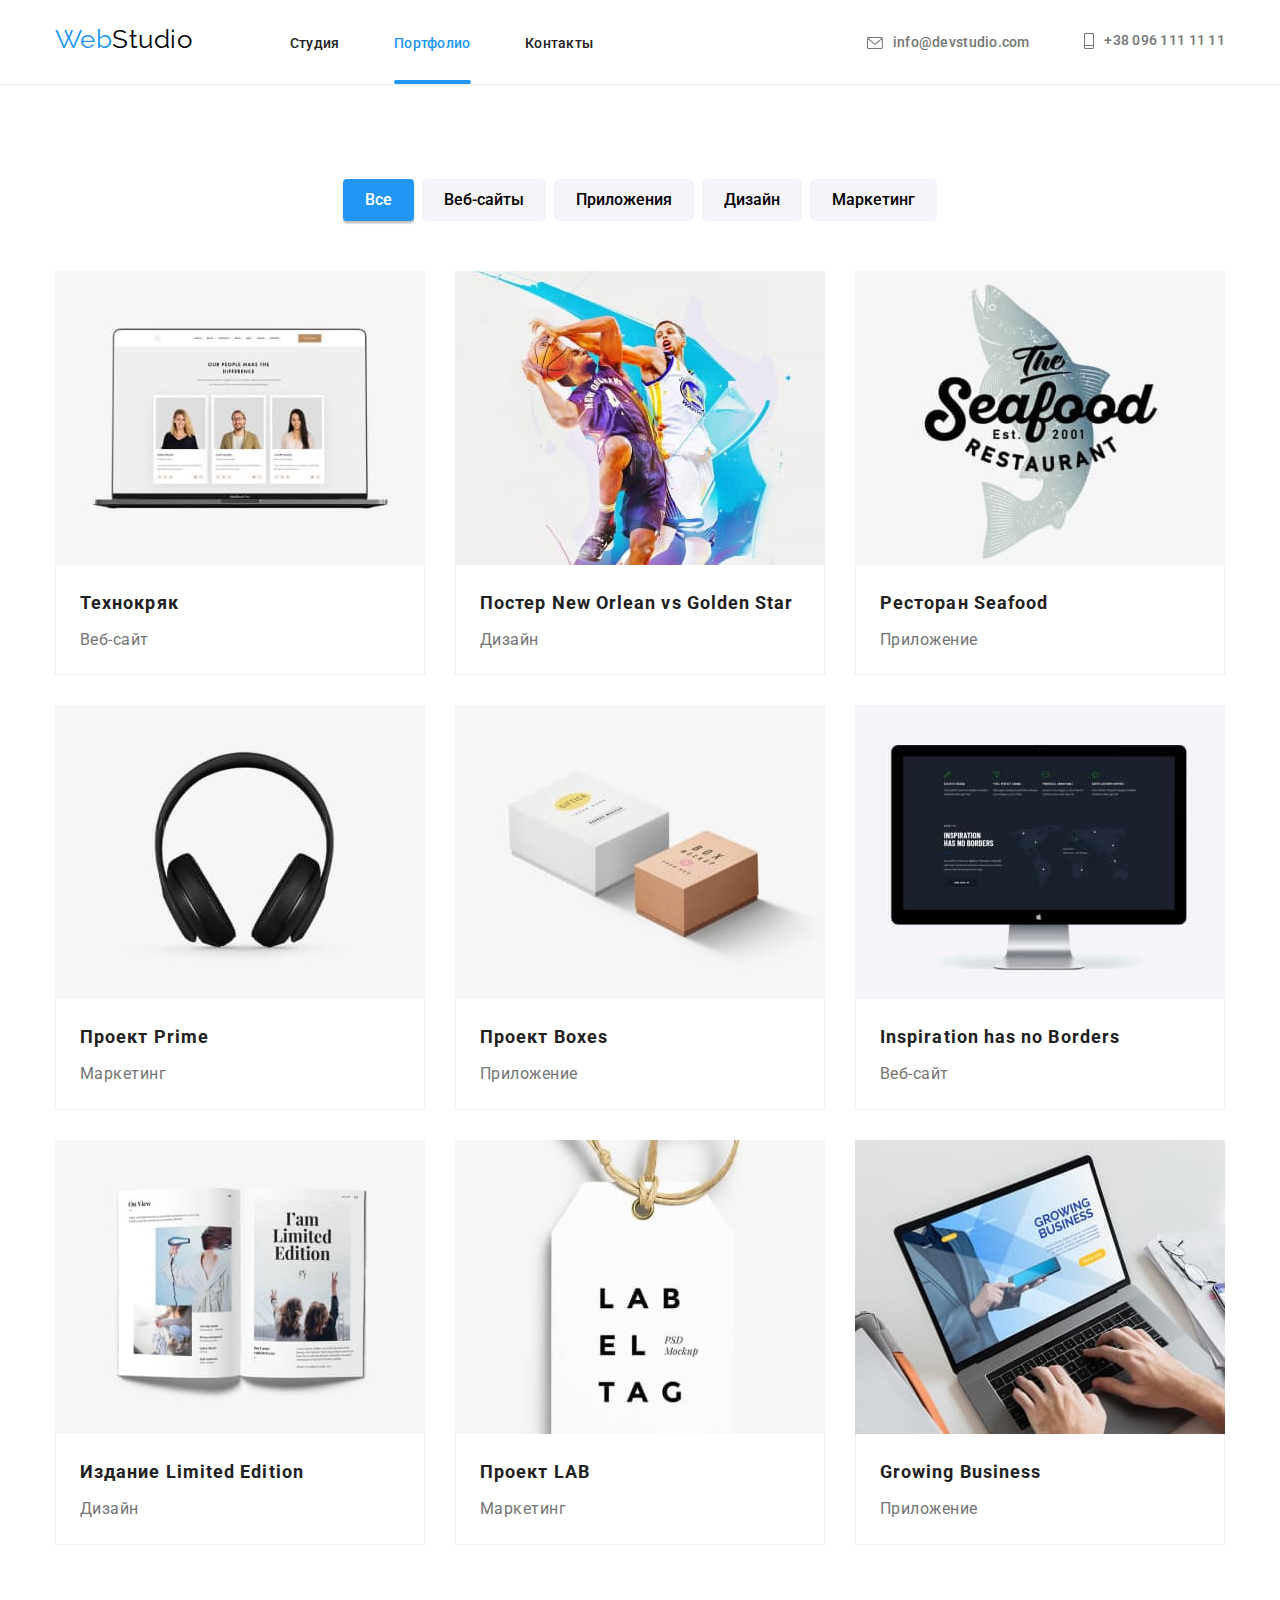
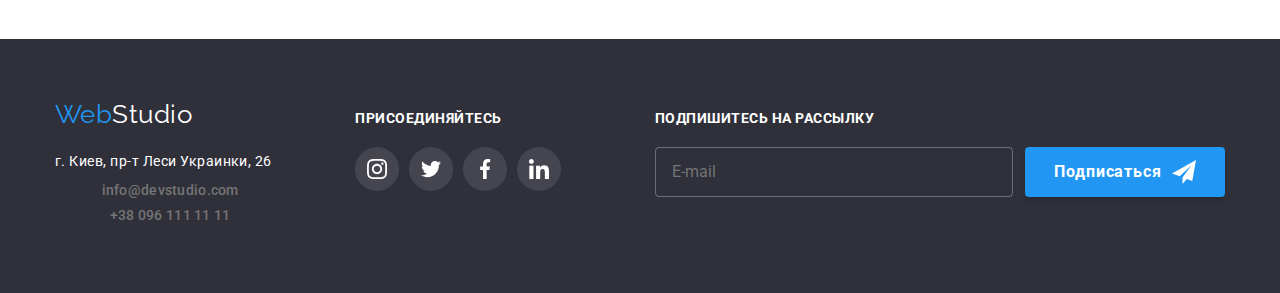
==== commit 7b25d46c: "correction regarding revision  hw6" ====
--- a/portfolio.html
+++ b/portfolio.html
@@ -230,7 +230,7 @@
                 </div>
             </address>
             <div class="footer-social">
-                <h3 class="footer-title-social">присоединяйтесь</h3>
+                <p class="footer-title-social">присоединяйтесь</h3>
                 <ul class="list-icons-social">
                     <li>
                         <a href="" class="icon-social footer-down">
--- a/css/styles.css
+++ b/css/styles.css
@@ -85,8 +85,8 @@
   margin: 0 auto;
 }
 .nav {
-  display: flex;
-  align-items: center;
+  /* display: flex; */
+  /* align-items: center; */
 }
 header {
   border-bottom: 1px solid var(--header-border-color);
@@ -110,6 +110,7 @@
 }
 .header-nav-list {
   line-height: 1.14;
+  display: inline-block;
 }
 .header-nav-list li,
 .header-address li {
@@ -126,7 +127,6 @@
 .header-nav-list a,
 .header-address a {
   padding: 32px 0;
-  display: block;
 }
 .nav-links:focus,
 .nav-links:hover,
@@ -169,16 +169,16 @@
 }
 
 .nav-contacts {
-  display: inline-block;
+  display: flex;
+  align-items: center;
+  justify-content: center;
   color: var(--sub-text-color);
   font-weight: 500;
   font-size: 14px;
   line-height: 1.14;
   letter-spacing: 0.02em;
   text-decoration: none;
-  align-items: center;
-  text-align: center;
-  justify-content: center;
+
   margin: 0 auto;
   transition: color 250ms cubic-bezier(0.4, 0, 0.2, 1);
   -webkit-transition: color 250ms cubic-bezier(0.4, 0, 0.2, 1);
@@ -382,7 +382,7 @@
   font-size: 12px;
   line-height: 1.16;
   letter-spacing: 0.01em;
-
+  text-align: start;
   margin-bottom: 4px;
 }
 .form-personal-info.comment {
@@ -650,6 +650,9 @@
   display: flex;
   flex-basis: calc(100% / 6 - 150px);
 }
+.list-clients li:not(:last-child) {
+  margin-right: 30px;
+}
 .link-clients {
   display: flex;
   justify-content: center;
@@ -658,7 +661,6 @@
   height: 90px;
   border: 1px solid var(--clients-icons-border);
   border-radius: 4px;
-  margin-right: 30px;
   transition: border 250ms cubic-bezier(0.4, 0, 0.2, 1);
   -webkit-transition: border 250ms cubic-bezier(0.4, 0, 0.2, 1);
   -moz-transition: border 250ms cubic-bezier(0.4, 0, 0.2, 1);
